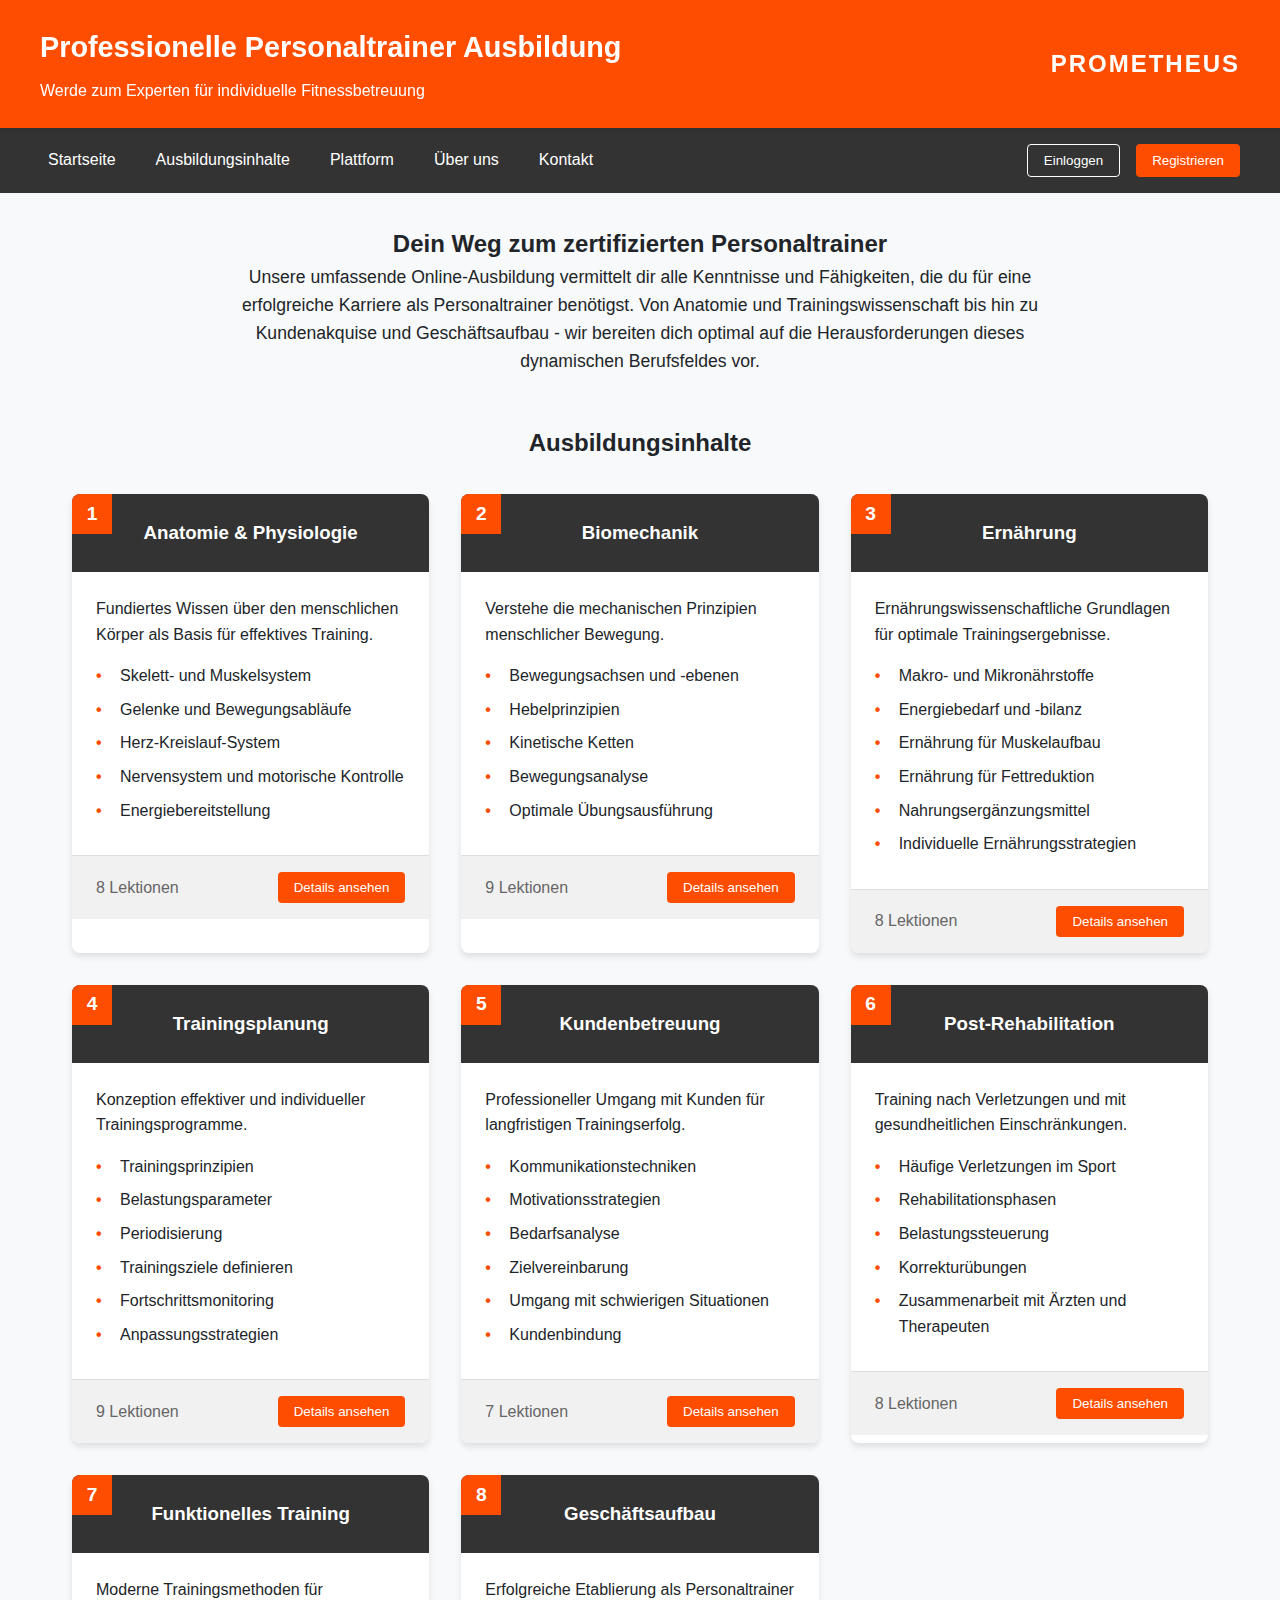
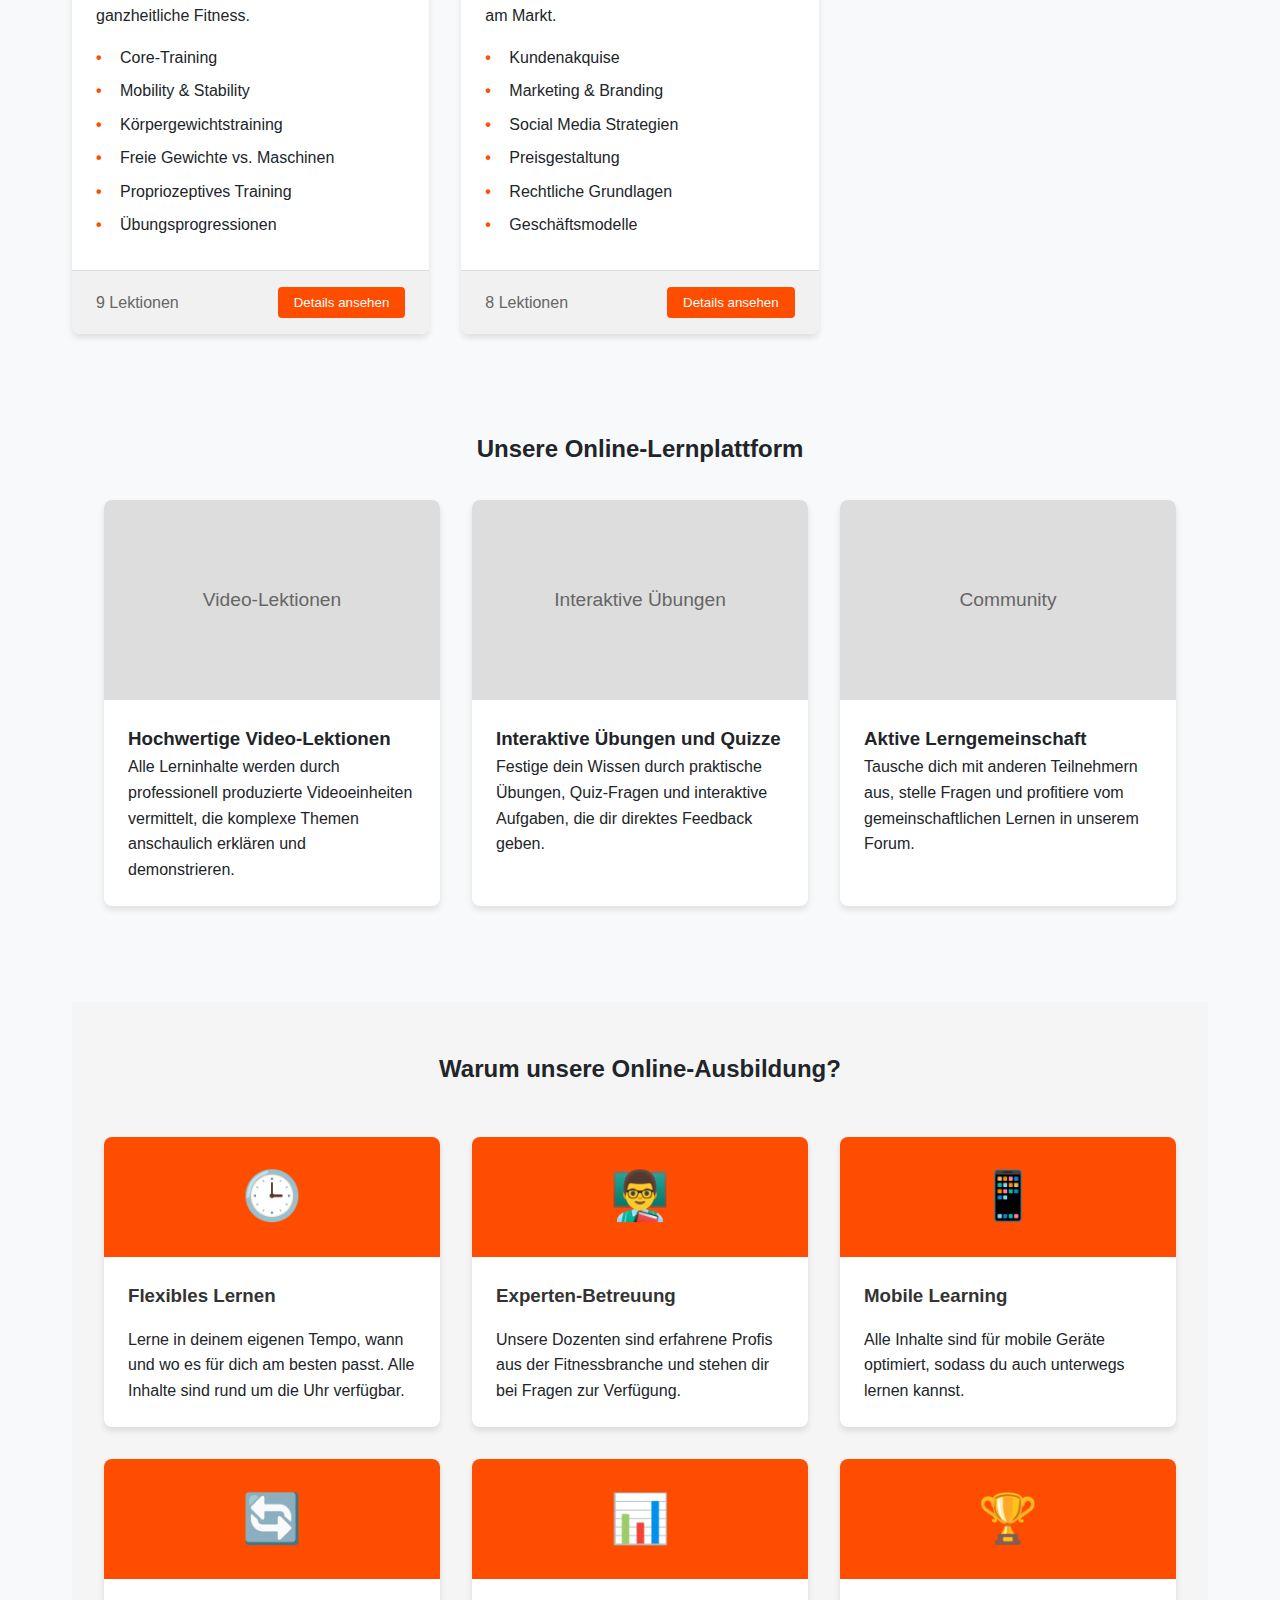
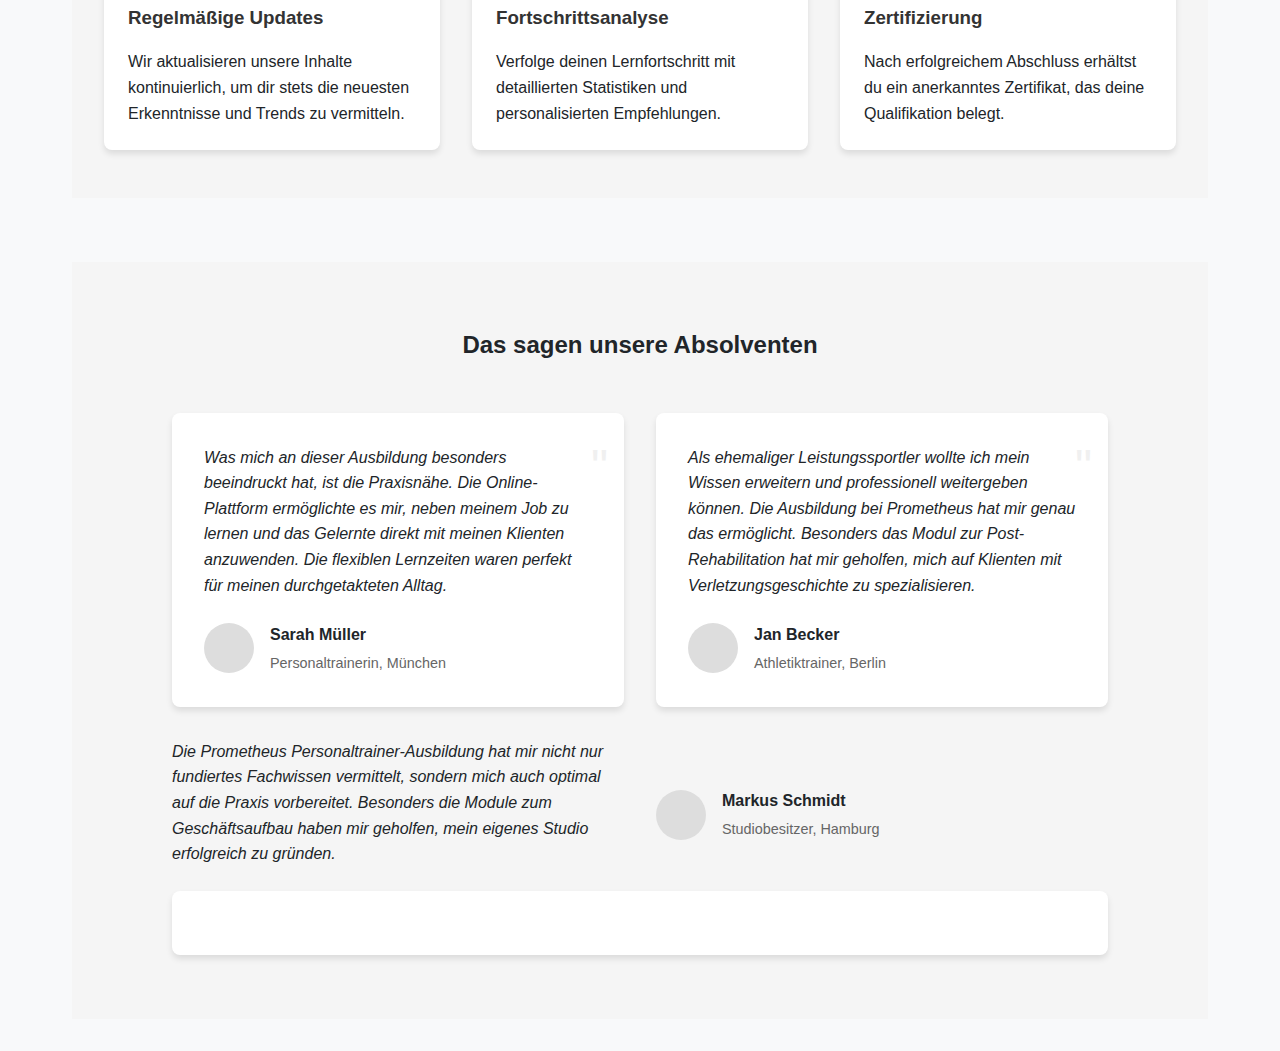
==== index.html @ a0f1e22b "Create index.html" ====
<!DOCTYPE html>
<html lang="de">
<head>
    <meta charset="UTF-8">
    <meta name="viewport" content="width=device-width, initial-scale=1.0">
    <title>Prometheus Personaltrainer Ausbildung</title>
    <style>
        :root {
            --primary-color: #ff4d00;
            --secondary-color: #333;
            --accent-color: #ffd700;
            --light-color: #f8f9fa;
            --dark-color: #212529;
            --success-color: #28a745;
            --flame-color-1: #ff7800;
            --flame-color-2: #ff9d00;
            --flame-color-3: #ffbd00;
        }

        * {
            margin: 0;
            padding: 0;
            box-sizing: border-box;
            font-family: 'Segoe UI', Tahoma, Geneva, Verdana, sans-serif;
        }

        body {
            background-color: var(--light-color);
            color: var(--dark-color);
            line-height: 1.6;
        }

        header {
            background-color: var(--primary-color);
            color: white;
            padding: 1.5rem;
            position: sticky;
            top: 0;
            z-index: 1000;
            box-shadow: 0 2px 4px rgba(0,0,0,0.1);
        }

        .header-content {
            display: flex;
            justify-content: space-between;
            align-items: center;
            max-width: 1200px;
            margin: 0 auto;
        }

        .title-area {
            text-align: left;
        }

        .title-area h1 {
            margin-bottom: 0.5rem;
            font-size: 1.8rem;
        }

        .logo-container {
            display: flex;
            align-items: center;
        }

        .logo-text {
            font-size: 1.5rem;
            font-weight: bold;
            letter-spacing: 2px;
        }

        .container {
            max-width: 1200px;
            margin: 0 auto;
            padding: 2rem;
        }

        .intro {
            text-align: center;
            margin-bottom: 3rem;
        }

        .intro p {
            max-width: 800px;
            margin: 0 auto;
            font-size: 1.1rem;
        }

        /* Navigation */
        nav {
            background-color: var(--secondary-color);
            padding: 1rem 0;
            position: sticky;
            top: 70px;
            z-index: 900;
        }

        .nav-container {
            max-width: 1200px;
            margin: 0 auto;
            display: flex;
            justify-content: space-between;
            align-items: center;
        }

        .main-nav ul {
            display: flex;
            list-style: none;
        }

        .main-nav li {
            margin-right: 1.5rem;
        }

        .main-nav a {
            color: white;
            text-decoration: none;
            font-weight: 500;
            padding: 0.5rem;
            transition: color 0.3s;
        }

        .main-nav a:hover {
            color: var(--accent-color);
        }

        .auth-buttons {
            display: flex;
            gap: 1rem;
        }

        .login-btn {
            background: transparent;
            border: 1px solid white;
            color: white;
            padding: 0.5rem 1rem;
            border-radius: 4px;
            cursor: pointer;
            transition: all 0.3s;
        }

        .login-btn:hover {
            background-color: rgba(255,255,255,0.1);
        }

        .signup-btn {
            background-color: var(--primary-color);
            border: none;
            color: white;
            padding: 0.5rem 1rem;
            border-radius: 4px;
            cursor: pointer;
            transition: all 0.3s;
        }

        .signup-btn:hover {
            background-color: #e64500;
        }

        /* Module Section */
        .curriculum-title {
            text-align: center;
            margin-bottom: 2rem;
        }

        .curriculum-grid {
            display: grid;
            grid-template-columns: repeat(auto-fill, minmax(300px, 1fr));
            gap: 2rem;
            margin-bottom: 3rem;
        }

        .module {
            background-color: white;
            border-radius: 8px;
            box-shadow: 0 4px 6px rgba(0, 0, 0, 0.1);
            overflow: hidden;
            transition: transform 0.3s ease, box-shadow 0.3s ease;
        }

        .module:hover {
            transform: translateY(-5px);
            box-shadow: 0 10px 15px rgba(0, 0, 0, 0.1);
        }

        .module-header {
            background-color: var(--secondary-color);
            color: white;
            padding: 1.5rem;
            text-align: center;
            position: relative;
        }

        .module-number {
            position: absolute;
            top: 0;
            left: 0;
            background-color: var(--primary-color);
            color: white;
            width: 40px;
            height: 40px;
            display: flex;
            align-items: center;
            justify-content: center;
            font-weight: bold;
            font-size: 1.2rem;
        }

        .module-content {
            padding: 1.5rem;
        }

        .module-content ul {
            list-style-type: none;
            margin-top: 1rem;
        }

        .module-content li {
            margin-bottom: 0.5rem;
            padding-left: 1.5rem;
            position: relative;
        }

        .module-content li:before {
            content: "•";
            color: var(--primary-color);
            font-weight: bold;
            position: absolute;
            left: 0;
        }

        .module-footer {
            display: flex;
            justify-content: space-between;
            padding: 1rem 1.5rem;
            background-color: #f1f1f1;
            border-top: 1px solid #ddd;
        }

        .module-details {
            display: flex;
            align-items: center;
            color: #666;
        }

        .module-details i {
            margin-right: 5px;
        }

        .view-module-btn {
            background-color: var(--primary-color);
            color: white;
            border: none;
            padding: 0.5rem 1rem;
            border-radius: 4px;
            cursor: pointer;
            font-weight: 500;
            transition: background-color 0.3s;
        }

        .view-module-btn:hover {
            background-color: #e64500;
        }

        /* Platform Features */
        .features-section {
            margin: 4rem 0;
            background-color: #f5f5f5;
            padding: 3rem 0;
        }

        .features-title {
            text-align: center;
            margin-bottom: 3rem;
        }

        .features-grid {
            display: grid;
            grid-template-columns: repeat(auto-fit, minmax(250px, 1fr));
            gap: 2rem;
            max-width: 1200px;
            margin: 0 auto;
            padding: 0 2rem;
        }

        .feature-card {
            background-color: white;
            border-radius: 8px;
            overflow: hidden;
            box-shadow: 0 4px 6px rgba(0,0,0,0.1);
            transition: transform 0.3s;
        }

        .feature-card:hover {
            transform: translateY(-5px);
        }

        .feature-icon {
            height: 120px;
            background-color: var(--primary-color);
            display: flex;
            align-items: center;
            justify-content: center;
            font-size: 3rem;
            color: white;
        }

        .feature-content {
            padding: 1.5rem;
        }

        .feature-content h3 {
            margin-bottom: 1rem;
            color: var(--secondary-color);
        }

        /* CTA Section */
        .cta-section {
            background-color: var(--secondary-color);
            color: white;
            padding: 3rem 2rem;
            text-align: center;
            margin-top: 3rem;
        }

        .cta-button {
            display: inline-block;
            background-color: var(--primary-color);
            color: white;
            padding: 1rem 2rem;
            border-radius: 30px;
            text-decoration: none;
            font-weight: bold;
            margin-top: 1.5rem;
            transition: background-color 0.3s ease;
        }

        .cta-button:hover {
            background-color: #e64500;
        }

        footer {
            background-color: var(--dark-color);
            color: white;
            text-align: center;
            padding: 1.5rem;
            margin-top: 3rem;
        }

        .benefits {
            display: flex;
            flex-wrap: wrap;
            justify-content: center;
            gap: 2rem;
            margin: 3rem 0;
        }

        .benefit {
            flex: 1;
            min-width: 250px;
            max-width: 300px;
            text-align: center;
            padding: 1.5rem;
            background-color: white;
            border-radius: 8px;
            box-shadow: 0 4px 6px rgba(0, 0, 0, 0.1);
        }

        .benefit-icon {
            font-size: 2.5rem;
            color: var(--primary-color);
            margin-bottom: 1rem;
        }

        /* Learning Platform Specific Styles */
        .platform-preview {
            margin: 4rem 0;
            padding: 2rem;
            background-color: #f8f9fa;
            border-radius: 8px;
        }

        .preview-title {
            text-align: center;
            margin-bottom: 2rem;
        }

        .preview-grid {
            display: grid;
            grid-template-columns: repeat(auto-fit, minmax(300px, 1fr));
            gap: 2rem;
        }

        .preview-item {
            background-color: white;
            border-radius: 8px;
            overflow: hidden;
            box-shadow: 0 4px 6px rgba(0,0,0,0.1);
        }

        .preview-image {
            height: 200px;
            background-color: #ddd;
            display: flex;
            align-items: center;
            justify-content: center;
            color: #666;
            font-size: 1.2rem;
        }

        .preview-content {
            padding: 1.5rem;
        }

        .testimonial-section {
            padding: 4rem 0;
            background-color: #f5f5f5;
        }

        .testimonial-container {
            max-width: 1000px;
            margin: 0 auto;
            padding: 0 2rem;
        }

        .testimonial-title {
            text-align: center;
            margin-bottom: 3rem;
        }

        .testimonial-grid {
            display: grid;
            grid-template-columns: repeat(auto-fit, minmax(300px, 1fr));
            gap: 2rem;
        }

        .testimonial-card {
            background-color: white;
            border-radius: 8px;
            padding: 2rem;
            box-shadow: 0 4px 6px rgba(0,0,0,0.1);
            position: relative;
        }

        .testimonial-text {
            font-style: italic;
            margin-bottom: 1.5rem;
        }

        .testimonial-author {
            display: flex;
            align-items: center;
        }

        .author-image {
            width: 50px;
            height: 50px;
            border-radius: 50%;
            background-color: #ddd;
            margin-right: 1rem;
        }

        .author-info h4 {
            margin-bottom: 0.25rem;
        }

        .author-info p {
            color: #666;
            font-size: 0.9rem;
        }

        .quote-icon {
            position: absolute;
            top: 1rem;
            right: 1rem;
            font-size: 3rem;
            color: #f0f0f0;
        }

        @media (max-width: 768px) {
            .curriculum-grid {
                grid-template-columns: 1fr;
            }

            .benefits {
                flex-direction: column;
                align-items: center;
            }

            .header-content {
                flex-direction: column;
            }

            .title-area {
                text-align: center;
                margin-bottom: 1rem;
            }

            .nav-container {
                flex-direction: column;
            }

            .main-nav ul {
                flex-direction: column;
                align-items: center;
            }

            .main-nav li {
                margin-right: 0;
                margin-bottom: 0.5rem;
            }

            .auth-buttons {
                margin-top: 1rem;
            }
        }
    </style>
</head>
<body>
    <header>
        <div class="header-content">
            <div class="title-area">
                <h1>Professionelle Personaltrainer Ausbildung</h1>
                <p class="tagline">Werde zum Experten für individuelle Fitnessbetreuung</p>
            </div>
            <div class="logo-container">
                <div class="logo-text">PROMETHEUS</div>
            </div>
        </div>
    </header>

    <nav>
        <div class="nav-container">
            <div class="main-nav">
                <ul>
                    <li><a href="#home">Startseite</a></li>
                    <li><a href="#curriculum">Ausbildungsinhalte</a></li>
                    <li><a href="#features">Plattform</a></li>
                    <li><a href="#about">Über uns</a></li>
                    <li><a href="#contact">Kontakt</a></li>
                </ul>
            </div>
            <div class="auth-buttons">
                <button class="login-btn">Einloggen</button>
                <button class="signup-btn">Registrieren</button>
            </div>
        </div>
    </nav>

    <div class="container" id="home">
        <section class="intro">
            <h2>Dein Weg zum zertifizierten Personaltrainer</h2>
            <p>Unsere umfassende Online-Ausbildung vermittelt dir alle Kenntnisse und Fähigkeiten, die du für eine erfolgreiche Karriere als Personaltrainer benötigst. Von Anatomie und Trainingswissenschaft bis hin zu Kundenakquise und Geschäftsaufbau - wir bereiten dich optimal auf die Herausforderungen dieses dynamischen Berufsfeldes vor.</p>
        </section>

        <section id="curriculum">
            <h2 class="curriculum-title">Ausbildungsinhalte</h2>
            <div class="curriculum-grid">
                <div class="module">
                    <div class="module-header">
                        <div class="module-number">1</div>
                        <h3>Anatomie & Physiologie</h3>
                    </div>
                    <div class="module-content">
                        <p>Fundiertes Wissen über den menschlichen Körper als Basis für effektives Training.</p>
                        <ul>
                            <li>Skelett- und Muskelsystem</li>
                            <li>Gelenke und Bewegungsabläufe</li>
                            <li>Herz-Kreislauf-System</li>
                            <li>Nervensystem und motorische Kontrolle</li>
                            <li>Energiebereitstellung</li>
                        </ul>
                    </div>
                    <div class="module-footer">
                        <div class="module-details">
                            <span>8 Lektionen</span>
                        </div>
                        <button class="view-module-btn">Details ansehen</button>
                    </div>
                </div>

                <div class="module">
                    <div class="module-header">
                        <div class="module-number">2</div>
                        <h3>Biomechanik</h3>
                    </div>
                    <div class="module-content">
                        <p>Verstehe die mechanischen Prinzipien menschlicher Bewegung.</p>
                        <ul>
                            <li>Bewegungsachsen und -ebenen</li>
                            <li>Hebelprinzipien</li>
                            <li>Kinetische Ketten</li>
                            <li>Bewegungsanalyse</li>
                            <li>Optimale Übungsausführung</li>
                        </ul>
                    </div>
                    <div class="module-footer">
                        <div class="module-details">
                            <span>9 Lektionen</span>
                        </div>
                        <button class="view-module-btn">Details ansehen</button>
                    </div>
                </div>

                <div class="module">
                    <div class="module-header">
                        <div class="module-number">3</div>
                        <h3>Ernährung</h3>
                    </div>
                    <div class="module-content">
                        <p>Ernährungswissenschaftliche Grundlagen für optimale Trainingsergebnisse.</p>
                        <ul>
                            <li>Makro- und Mikronährstoffe</li>
                            <li>Energiebedarf und -bilanz</li>
                            <li>Ernährung für Muskelaufbau</li>
                            <li>Ernährung für Fettreduktion</li>
                            <li>Nahrungsergänzungsmittel</li>
                            <li>Individuelle Ernährungsstrategien</li>
                        </ul>
                    </div>
                    <div class="module-footer">
                        <div class="module-details">
                            <span>8 Lektionen</span>
                        </div>
                        <button class="view-module-btn">Details ansehen</button>
                    </div>
                </div>

                <div class="module">
                    <div class="module-header">
                        <div class="module-number">4</div>
                        <h3>Trainingsplanung</h3>
                    </div>
                    <div class="module-content">
                        <p>Konzeption effektiver und individueller Trainingsprogramme.</p>
                        <ul>
                            <li>Trainingsprinzipien</li>
                            <li>Belastungsparameter</li>
                            <li>Periodisierung</li>
                            <li>Trainingsziele definieren</li>
                            <li>Fortschrittsmonitoring</li>
                            <li>Anpassungsstrategien</li>
                        </ul>
                    </div>
                    <div class="module-footer">
                        <div class="module-details">
                            <span>9 Lektionen</span>
                        </div>
                        <button class="view-module-btn">Details ansehen</button>
                    </div>
                </div>

                <div class="module">
                    <div class="module-header">
                        <div class="module-number">5</div>
                        <h3>Kundenbetreuung</h3>
                    </div>
                    <div class="module-content">
                        <p>Professioneller Umgang mit Kunden für langfristigen Trainingserfolg.</p>
                        <ul>
                            <li>Kommunikationstechniken</li>
                            <li>Motivationsstrategien</li>
                            <li>Bedarfsanalyse</li>
                            <li>Zielvereinbarung</li>
                            <li>Umgang mit schwierigen Situationen</li>
                            <li>Kundenbindung</li>
                        </ul>
                    </div>
                    <div class="module-footer">
                        <div class="module-details">
                            <span>7 Lektionen</span>
                        </div>
                        <button class="view-module-btn">Details ansehen</button>
                    </div>
                </div>

                <div class="module">
                    <div class="module-header">
                        <div class="module-number">6</div>
                        <h3>Post-Rehabilitation</h3>
                    </div>
                    <div class="module-content">
                        <p>Training nach Verletzungen und mit gesundheitlichen Einschränkungen.</p>
                        <ul>
                            <li>Häufige Verletzungen im Sport</li>
                            <li>Rehabilitationsphasen</li>
                            <li>Belastungssteuerung</li>
                            <li>Korrekturübungen</li>
                            <li>Zusammenarbeit mit Ärzten und Therapeuten</li>
                        </ul>
                    </div>
                    <div class="module-footer">
                        <div class="module-details">
                            <span>8 Lektionen</span>
                        </div>
                        <button class="view-module-btn">Details ansehen</button>
                    </div>
                </div>

                <div class="module">
                    <div class="module-header">
                        <div class="module-number">7</div>
                        <h3>Funktionelles Training</h3>
                    </div>
                    <div class="module-content">
                        <p>Moderne Trainingsmethoden für ganzheitliche Fitness.</p>
                        <ul>
                            <li>Core-Training</li>
                            <li>Mobility & Stability</li>
                            <li>Körpergewichtstraining</li>
                            <li>Freie Gewichte vs. Maschinen</li>
                            <li>Propriozeptives Training</li>
                            <li>Übungsprogressionen</li>
                        </ul>
                    </div>
                    <div class="module-footer">
                        <div class="module-details">
                            <span>9 Lektionen</span>
                        </div>
                        <button class="view-module-btn">Details ansehen</button>
                    </div>
                </div>

                <div class="module">
                    <div class="module-header">
                        <div class="module-number">8</div>
                        <h3>Geschäftsaufbau</h3>
                    </div>
                    <div class="module-content">
                        <p>Erfolgreiche Etablierung als Personaltrainer am Markt.</p>
                        <ul>
                            <li>Kundenakquise</li>
                            <li>Marketing & Branding</li>
                            <li>Social Media Strategien</li>
                            <li>Preisgestaltung</li>
                            <li>Rechtliche Grundlagen</li>
                            <li>Geschäftsmodelle</li>
                        </ul>
                    </div>
                    <div class="module-footer">
                        <div class="module-details">
                            <span>8 Lektionen</span>
                        </div>
                        <button class="view-module-btn">Details ansehen</button>
                    </div>
                </div>
            </div>
        </section>

        <section class="platform-preview">
            <h2 class="preview-title">Unsere Online-Lernplattform</h2>
            <div class="preview-grid">
                <div class="preview-item">
                    <div class="preview-image">Video-Lektionen</div>
                    <div class="preview-content">
                        <h3>Hochwertige Video-Lektionen</h3>
                        <p>Alle Lerninhalte werden durch professionell produzierte Videoeinheiten vermittelt, die komplexe Themen anschaulich erklären und demonstrieren.</p>
                    </div>
                </div>

                <div class="preview-item">
                    <div class="preview-image">Interaktive Übungen</div>
                    <div class="preview-content">
                        <h3>Interaktive Übungen und Quizze</h3>
                        <p>Festige dein Wissen durch praktische Übungen, Quiz-Fragen und interaktive Aufgaben, die dir direktes Feedback geben.</p>
                    </div>
                </div>

                <div class="preview-item">
                    <div class="preview-image">Community</div>
                    <div class="preview-content">
                        <h3>Aktive Lerngemeinschaft</h3>
                        <p>Tausche dich mit anderen Teilnehmern aus, stelle Fragen und profitiere vom gemeinschaftlichen Lernen in unserem Forum.</p>
                    </div>
                </div>
            </div>
        </section>

        <section id="features" class="features-section">
            <h2 class="features-title">Warum unsere Online-Ausbildung?</h2>
            <div class="features-grid">
                <div class="feature-card">
                    <div class="feature-icon">🕒</div>
                    <div class="feature-content">
                        <h3>Flexibles Lernen</h3>
                        <p>Lerne in deinem eigenen Tempo, wann und wo es für dich am besten passt. Alle Inhalte sind rund um die Uhr verfügbar.</p>
                    </div>
                </div>

                <div class="feature-card">
                    <div class="feature-icon">👨‍🏫</div>
                    <div class="feature-content">
                        <h3>Experten-Betreuung</h3>
                        <p>Unsere Dozenten sind erfahrene Profis aus der Fitnessbranche und stehen dir bei Fragen zur Verfügung.</p>
                    </div>
                </div>

                <div class="feature-card">
                    <div class="feature-icon">📱</div>
                    <div class="feature-content">
                        <h3>Mobile Learning</h3>
                        <p>Alle Inhalte sind für mobile Geräte optimiert, sodass du auch unterwegs lernen kannst.</p>
                    </div>
                </div>

                <div class="feature-card">
                    <div class="feature-icon">🔄</div>
                    <div class="feature-content">
                        <h3>Regelmäßige Updates</h3>
                        <p>Wir aktualisieren unsere Inhalte kontinuierlich, um dir stets die neuesten Erkenntnisse und Trends zu vermitteln.</p>
                    </div>
                </div>

                <div class="feature-card">
                    <div class="feature-icon">📊</div>
                    <div class="feature-content">
                        <h3>Fortschrittsanalyse</h3>
                        <p>Verfolge deinen Lernfortschritt mit detaillierten Statistiken und personalisierten Empfehlungen.</p>
                    </div>
                </div>

                <div class="feature-card">
                    <div class="feature-icon">🏆</div>
                    <div class="feature-content">
                        <h3>Zertifizierung</h3>
                        <p>Nach erfolgreichem Abschluss erhältst du ein anerkanntes Zertifikat, das deine Qualifikation belegt.</p>
                    </div>
                </div>
            </div>
        </section>

        <section class="testimonial-section">
            <div class="testimonial-container">
                <h2 class="testimonial-title">Das sagen unsere Absolventen</h2>
                <div class="testimonial-grid">
                    <div class="testimonial-card">
                        <div class="quote-icon">"</div>
                        <p class="testimonial-text">Was mich an dieser Ausbildung besonders beeindruckt hat, ist die Praxisnähe. Die Online-Plattform ermöglichte es mir, neben meinem Job zu lernen und das Gelernte direkt mit meinen Klienten anzuwenden. Die flexiblen Lernzeiten waren perfekt für meinen durchgetakteten Alltag.</p>
                        <div class="testimonial-author">
                            <div class="author-image"></div>
                            <div class="author-info">
                                <h4>Sarah Müller</h4>
                                <p>Personaltrainerin, München</p>
                            </div>
                        </div>
                    </div>

                    <div class="testimonial-card">
                        <div class="quote-icon">"</div>
                        <p class="testimonial-text">Als ehemaliger Leistungssportler wollte ich mein Wissen erweitern und professionell weitergeben können. Die Ausbildung bei Prometheus hat mir genau das ermöglicht. Besonders das Modul zur Post-Rehabilitation hat mir geholfen, mich auf Klienten mit Verletzungsgeschichte zu spezialisieren.</p>
                        <div class="testimonial-author">
                            <div class="author-image"></div>
                            <div class="author-info">
                                <h4>Jan Becker</h4>
                                <p>Athletiktrainer, Berlin</p>
                            </div>
                        </div>
                    </div>
                        <div class="quote-icon">"</div>
                        <p class="testimonial-text">Die Prometheus Personaltrainer-Ausbildung hat mir nicht nur fundiertes Fachwissen vermittelt, sondern mich auch optimal auf die Praxis vorbereitet. Besonders die Module zum Geschäftsaufbau haben mir geholfen, mein eigenes Studio erfolgreich zu gründen.</p>
                        <div class="testimonial-author">
                            <div class="author-image"></div>
                            <div class="author-info">
                                <h4>Markus Schmidt</h4>
                                <p>Studiobesitzer, Hamburg</p>
                            </div>
                        </div>
                    </div>

                    <div class="testimonial-card">
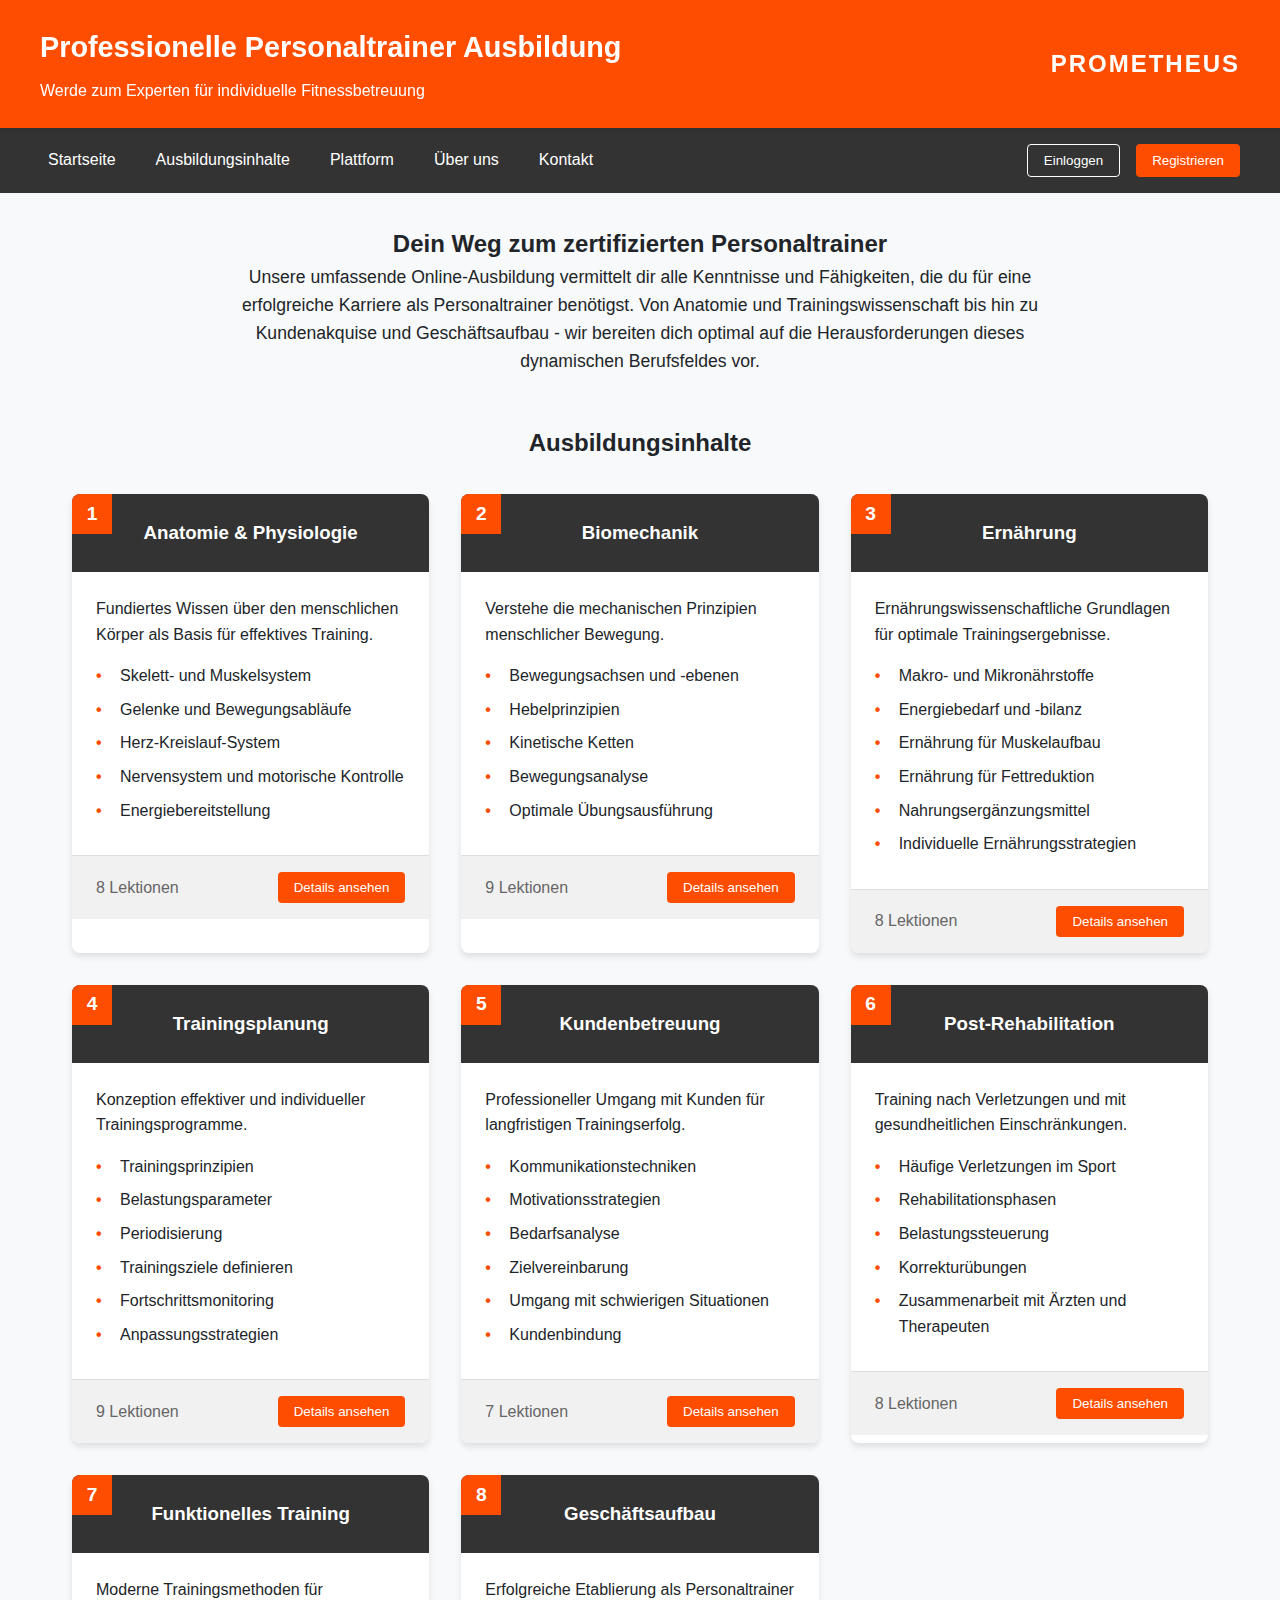
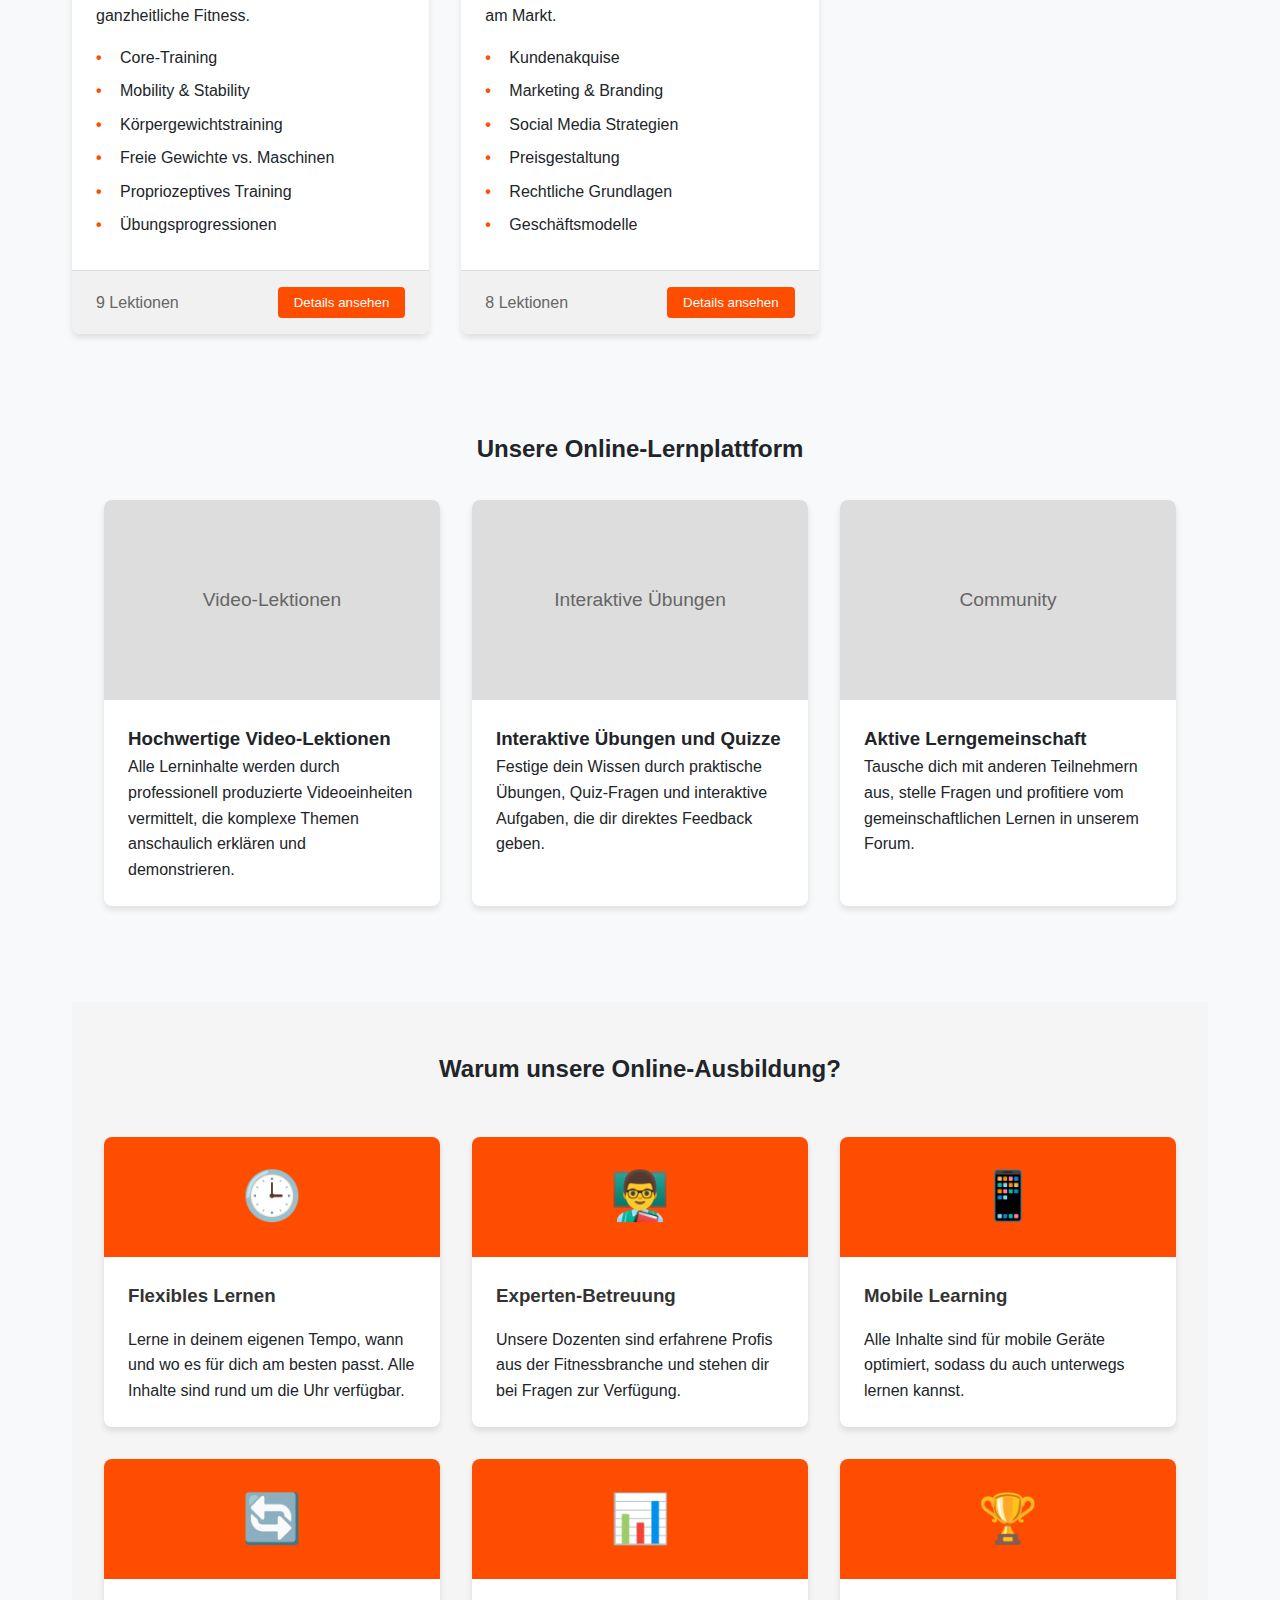
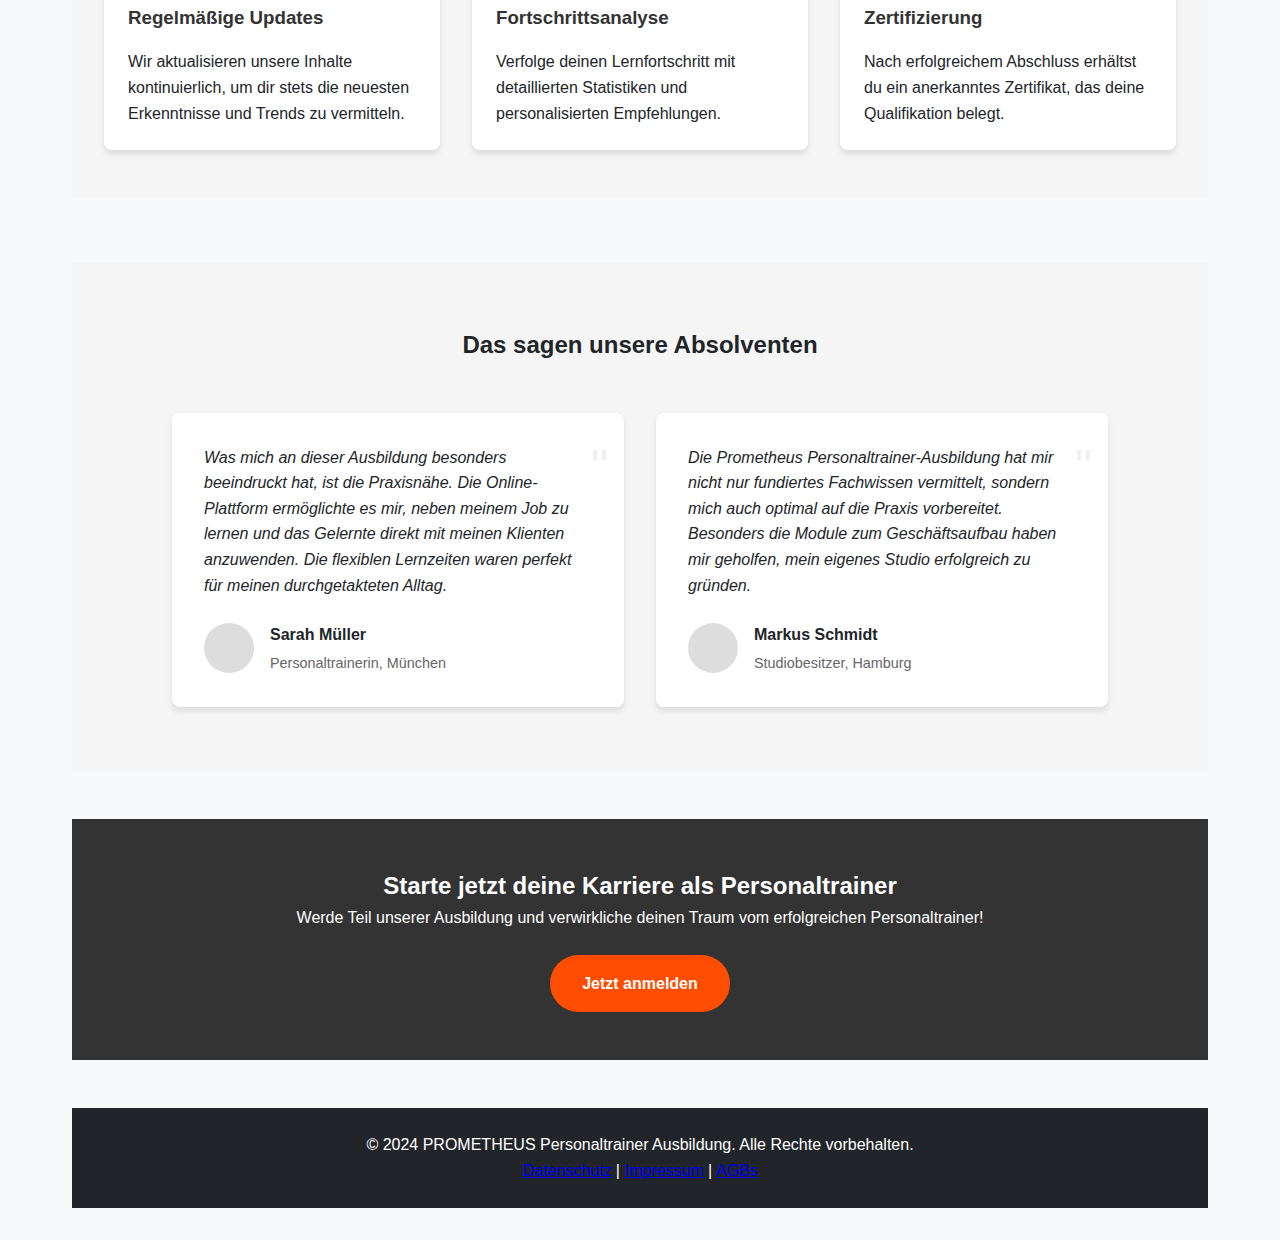
==== commit d720a27b: "Update index.html" ====
--- a/index.html
+++ b/index.html
@@ -844,26 +844,34 @@
                         </div>
                     </div>
 
-                    <div class="testimonial-card">
-                        <div class="quote-icon">"</div>
-                        <p class="testimonial-text">Als ehemaliger Leistungssportler wollte ich mein Wissen erweitern und professionell weitergeben können. Die Ausbildung bei Prometheus hat mir genau das ermöglicht. Besonders das Modul zur Post-Rehabilitation hat mir geholfen, mich auf Klienten mit Verletzungsgeschichte zu spezialisieren.</p>
-                        <div class="testimonial-author">
-                            <div class="author-image"></div>
-                            <div class="author-info">
-                                <h4>Jan Becker</h4>
-                                <p>Athletiktrainer, Berlin</p>
-                            </div>
-                        </div>
-                    </div>
-                        <div class="quote-icon">"</div>
-                        <p class="testimonial-text">Die Prometheus Personaltrainer-Ausbildung hat mir nicht nur fundiertes Fachwissen vermittelt, sondern mich auch optimal auf die Praxis vorbereitet. Besonders die Module zum Geschäftsaufbau haben mir geholfen, mein eigenes Studio erfolgreich zu gründen.</p>
-                        <div class="testimonial-author">
-                            <div class="author-image"></div>
-                            <div class="author-info">
-                                <h4>Markus Schmidt</h4>
-                                <p>Studiobesitzer, Hamburg</p>
-                            </div>
-                        </div>
-                    </div>
-
-                    <div class="testimonial-card">
+                     <div class="testimonial-card">
+                    <div class="quote-icon">"</div>
+                    <p class="testimonial-text">Die Prometheus Personaltrainer-Ausbildung hat mir nicht nur fundiertes Fachwissen vermittelt, sondern mich auch optimal auf die Praxis vorbereitet. Besonders die Module zum Geschäftsaufbau haben mir geholfen, mein eigenes Studio erfolgreich zu gründen.</p>
+                    <div class="testimonial-author">
+                        <div class="author-image"></div>
+                        <div class="author-info">
+                            <h4>Markus Schmidt</h4>
+                            <p>Studiobesitzer, Hamburg</p>
+                        </div>
+                    </div>
+                </div>
+            </div>
+        </div>
+    </section>
+
+    <section class="cta-section">
+        <h2>Starte jetzt deine Karriere als Personaltrainer</h2>
+        <p>Werde Teil unserer Ausbildung und verwirkliche deinen Traum vom erfolgreichen Personaltrainer!</p>
+        <a href="#" class="cta-button">Jetzt anmelden</a>
+    </section>
+
+    <footer>
+        <p>&copy; 2024 PROMETHEUS Personaltrainer Ausbildung. Alle Rechte vorbehalten.</p>
+        <div class="footer-links">
+            <a href="#">Datenschutz</a> | 
+            <a href="#">Impressum</a> | 
+            <a href="#">AGBs</a>
+        </div>
+    </footer>
+</body>
+</html>
